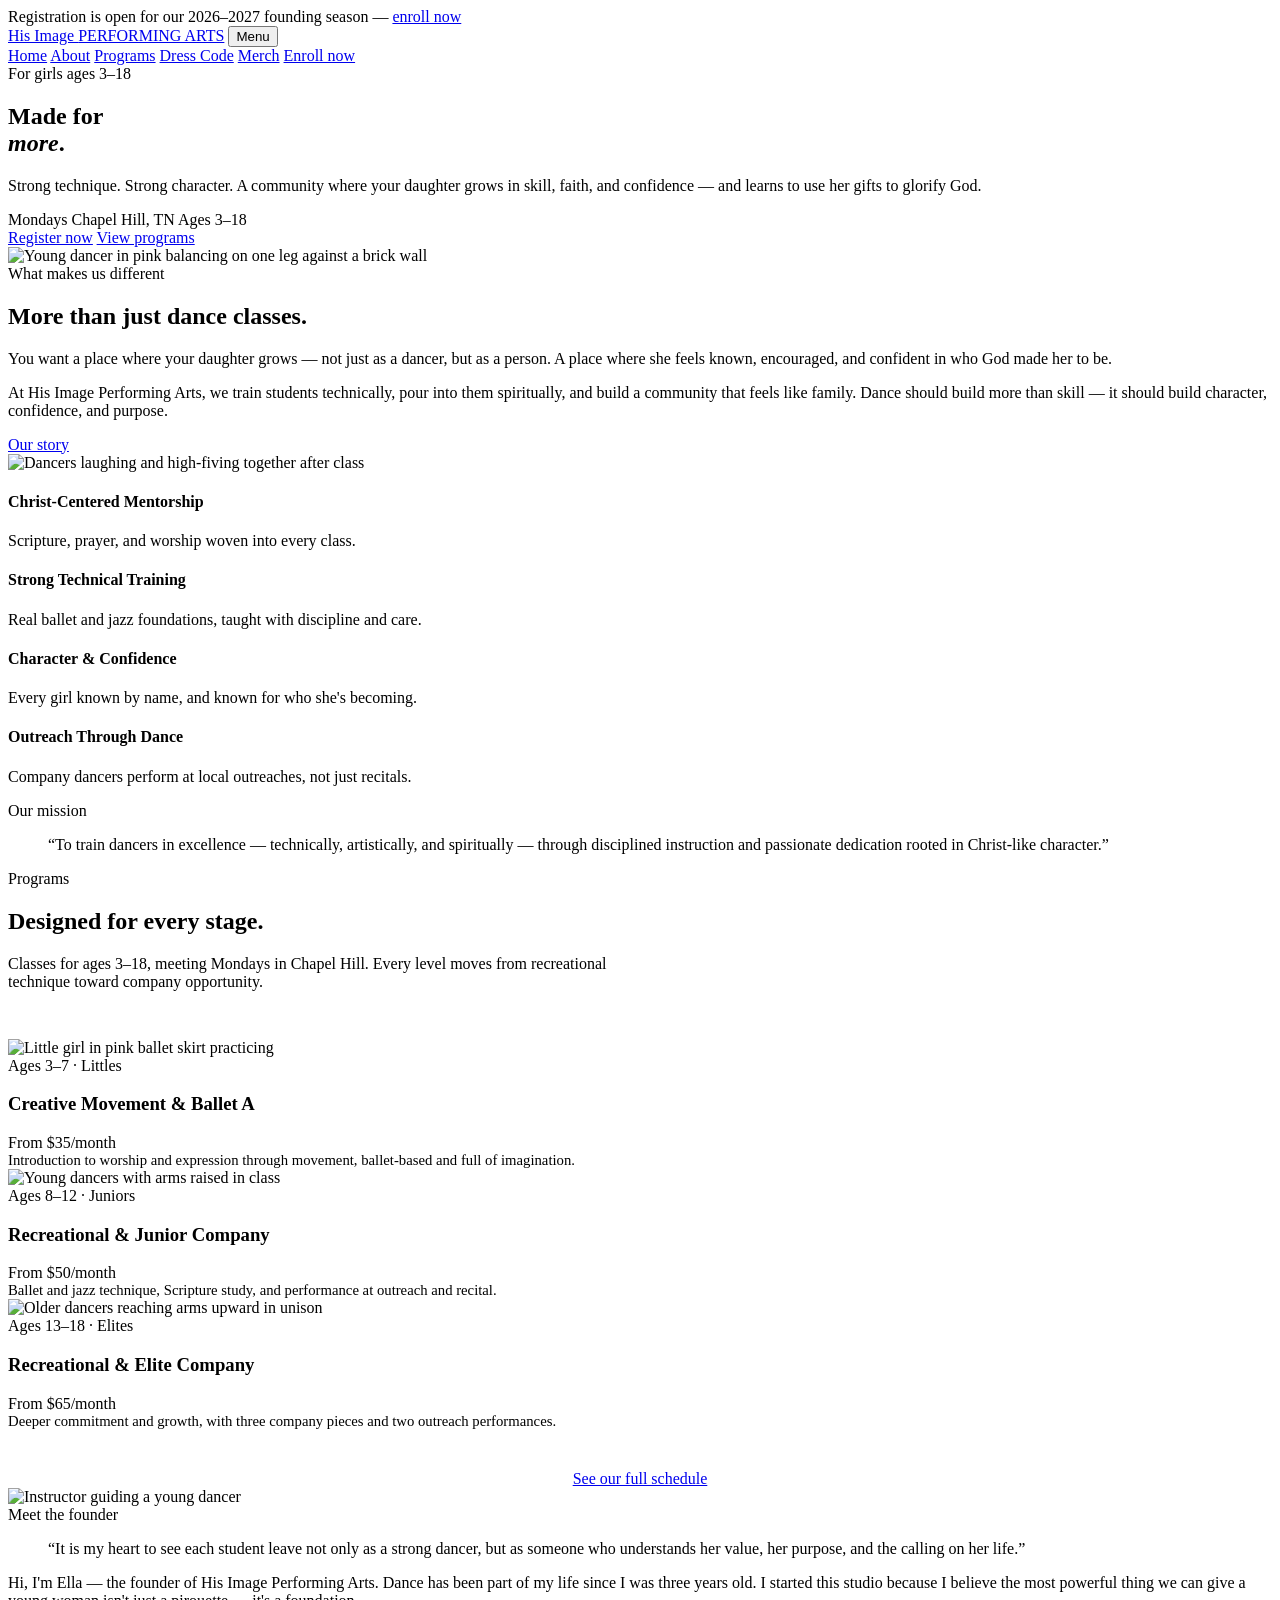
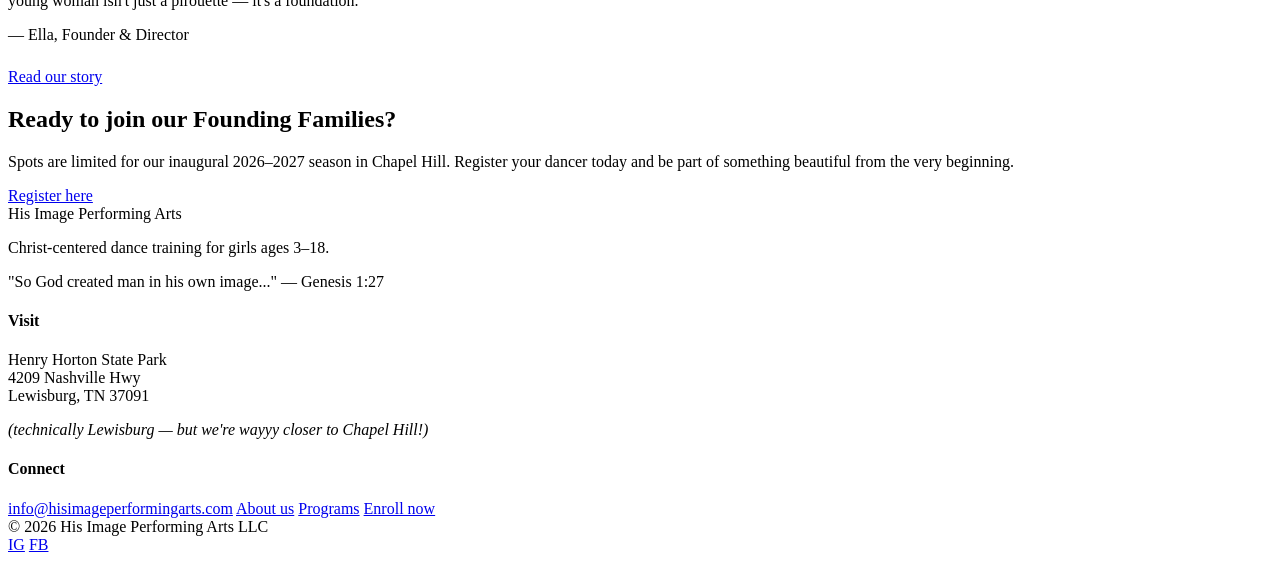
==== index.html @ 003c3873 "Add files via upload" ====
<!DOCTYPE html>
<html lang="en">
<head>
<meta charset="UTF-8">
<meta name="viewport" content="width=device-width, initial-scale=1.0">
<title>His Image Performing Arts — Christ-Centered Dance Training</title>
<link rel="stylesheet" href="assets/style.css">
</head>
<body>

<div class="announce">Registration is open for our 2026–2027 founding season — <a href="https://script.google.com/macros/s/AKfycbz4TcwrcOci17KuWnP7Qso9BfJO1JU5johfQcjDlCk19ZVRCzUDlLJBu8vvKc7a6fUk/exec" target="_blank" rel="noopener">enroll now</a></div>

<header class="site-header">
  <nav class="nav">
    <a href="index.html" class="logo">His Image <span>PERFORMING ARTS</span></a>
    <button class="nav-toggle" id="navToggle">Menu</button>
    <div class="nav-links" id="navLinks">
      <a href="index.html" class="active">Home</a>
      <a href="about.html">About</a>
      <a href="programs.html">Programs</a>
      <a href="programs.html#recreational">Dress Code</a>
      <a href="https://script.google.com/macros/s/AKfycbxI9Q-NUKs-gQMrajs-0uU1qbSkL1Jp7PrdVb6YB77zasQkzGzxGg2uIhxIohrQ2CzO/exec" target="_blank" rel="noopener">Merch</a>
      <a class="btn btn-primary nav-cta" href="https://script.google.com/macros/s/AKfycbz4TcwrcOci17KuWnP7Qso9BfJO1JU5johfQcjDlCk19ZVRCzUDlLJBu8vvKc7a6fUk/exec" target="_blank" rel="noopener">Enroll now</a>
    </div>
  </nav>
</header>

<!-- HERO -->
<section style="padding-top:0; padding-bottom:0;">
  <div class="hero">
    <div class="hero-copy">
      <span class="hero-eyebrow">For girls ages 3–18</span>
      <h1>Made for<br><em>more</em>.</h1>
      <p class="hero-lede">Strong technique. Strong character. A community where your daughter grows in skill, faith, and confidence — and learns to use her gifts to glorify God.</p>
      <div class="hero-meta">Mondays <span class="dot"></span> Chapel Hill, TN <span class="dot"></span> Ages 3–18</div>
      <div class="hero-actions">
        <a class="btn btn-primary" href="https://script.google.com/macros/s/AKfycbz4TcwrcOci17KuWnP7Qso9BfJO1JU5johfQcjDlCk19ZVRCzUDlLJBu8vvKc7a6fUk/exec" target="_blank" rel="noopener">Register now</a>
        <a class="btn btn-outline" href="programs.html">View programs</a>
      </div>
    </div>
    <div class="hero-media">
      <img src="assets/img/hero-arabesque.jpeg" alt="Young dancer in pink balancing on one leg against a brick wall">
    </div>
  </div>
</section>

<!-- MORE THAN DANCE -->
<section>
  <div class="container split">
    <div class="split-copy">
      <span class="eyebrow-serif">What makes us different</span>
      <h2>More than just dance classes.</h2>
      <p>You want a place where your daughter grows — not just as a dancer, but as a person. A place where she feels known, encouraged, and confident in who God made her to be.</p>
      <p>At His Image Performing Arts, we train students technically, pour into them spiritually, and build a community that feels like family. Dance should build more than skill — it should build character, confidence, and purpose.</p>
      <a class="btn btn-outline" href="about.html">Our story</a>
    </div>
    <div class="split-media">
      <img src="assets/img/highfive.jpeg" alt="Dancers laughing and high-fiving together after class">
    </div>
  </div>
</section>

<!-- PILLARS -->
<section style="padding-top:0;">
  <div class="container">
    <div class="pillars">
      <div>
        <h4>Christ-Centered Mentorship</h4>
        <p>Scripture, prayer, and worship woven into every class.</p>
      </div>
      <div>
        <h4>Strong Technical Training</h4>
        <p>Real ballet and jazz foundations, taught with discipline and care.</p>
      </div>
      <div>
        <h4>Character &amp; Confidence</h4>
        <p>Every girl known by name, and known for who she's becoming.</p>
      </div>
      <div>
        <h4>Outreach Through Dance</h4>
        <p>Company dancers perform at local outreaches, not just recitals.</p>
      </div>
    </div>
  </div>
</section>

<!-- MISSION -->
<section style="background:var(--cream-dark);">
  <div class="mission">
    <div class="rule"></div>
    <span class="eyebrow-serif">Our mission</span>
    <blockquote>&ldquo;To train dancers in excellence — technically, artistically, and spiritually — through disciplined instruction and passionate dedication rooted in Christ-like character.&rdquo;</blockquote>
  </div>
</section>

<!-- PROGRAMS PREVIEW -->
<section id="programs">
  <div class="container">
    <div style="max-width:640px; margin-bottom:48px;">
      <span class="eyebrow-serif">Programs</span>
      <h2>Designed for every stage.</h2>
      <p>Classes for ages 3–18, meeting Mondays in Chapel Hill. Every level moves from recreational technique toward company opportunity.</p>
    </div>
    <div class="card-grid">
      <div class="p-card">
        <div class="p-media"><img src="assets/img/littles-1.jpeg" alt="Little girl in pink ballet skirt practicing"></div>
        <div class="p-body">
          <span class="p-ages">Ages 3–7 · Littles</span>
          <h3>Creative Movement &amp; Ballet A</h3>
          <div class="p-price">From $35/month</div>
          <p style="font-size:0.92rem; margin:0;">Introduction to worship and expression through movement, ballet-based and full of imagination.</p>
        </div>
      </div>
      <div class="p-card">
        <div class="p-media"><img src="assets/img/littles-arms.jpeg" alt="Young dancers with arms raised in class"></div>
        <div class="p-body">
          <span class="p-ages">Ages 8–12 · Juniors</span>
          <h3>Recreational &amp; Junior Company</h3>
          <div class="p-price">From $50/month</div>
          <p style="font-size:0.92rem; margin:0;">Ballet and jazz technique, Scripture study, and performance at outreach and recital.</p>
        </div>
      </div>
      <div class="p-card">
        <div class="p-media"><img src="assets/img/elite-2.jpeg" alt="Older dancers reaching arms upward in unison"></div>
        <div class="p-body">
          <span class="p-ages">Ages 13–18 · Elites</span>
          <h3>Recreational &amp; Elite Company</h3>
          <div class="p-price">From $65/month</div>
          <p style="font-size:0.92rem; margin:0;">Deeper commitment and growth, with three company pieces and two outreach performances.</p>
        </div>
      </div>
    </div>
    <div style="margin-top:40px; text-align:center;">
      <a class="btn btn-outline" href="programs.html">See our full schedule</a>
    </div>
  </div>
</section>

<!-- FOUNDER -->
<section style="background:var(--cream-dark);">
  <div class="container founder">
    <img src="assets/img/littles-brick.jpeg" alt="Instructor guiding a young dancer">
    <div>
      <span class="eyebrow-serif">Meet the founder</span>
      <blockquote>&ldquo;It is my heart to see each student leave not only as a strong dancer, but as someone who understands her value, her purpose, and the calling on her life.&rdquo;</blockquote>
      <p>Hi, I'm Ella — the founder of His Image Performing Arts. Dance has been part of my life since I was three years old. I started this studio because I believe the most powerful thing we can give a young woman isn't just a pirouette — it's a foundation.</p>
      <span class="sign">— Ella, Founder &amp; Director</span>
      <div style="margin-top:24px;"><a class="btn btn-outline" href="about.html">Read our story</a></div>
    </div>
  </div>
</section>

<!-- CTA -->
<section class="band">
  <div class="container">
    <h2>Ready to join our Founding Families?</h2>
    <p>Spots are limited for our inaugural 2026–2027 season in Chapel Hill. Register your dancer today and be part of something beautiful from the very beginning.</p>
    <a class="btn btn-primary" href="https://script.google.com/macros/s/AKfycbz4TcwrcOci17KuWnP7Qso9BfJO1JU5johfQcjDlCk19ZVRCzUDlLJBu8vvKc7a6fUk/exec" target="_blank" rel="noopener">Register here</a>
  </div>
</section>

<footer>
  <div class="container">
    <div class="footer-grid">
      <div>
        <div class="footer-logo">His Image Performing Arts</div>
        <p>Christ-centered dance training for girls ages 3–18.</p>
        <p class="footer-note">"So God created man in his own image..." — Genesis 1:27</p>
      </div>
      <div>
        <h4>Visit</h4>
        <p>Henry Horton State Park<br>4209 Nashville Hwy<br>Lewisburg, TN 37091</p>
        <p style="font-style:italic;">(technically Lewisburg — but we're wayyy closer to Chapel Hill!)</p>
      </div>
      <div>
        <h4>Connect</h4>
        <a href="mailto:info@hisimageperformingarts.com">info@hisimageperformingarts.com</a>
        <a href="about.html">About us</a>
        <a href="programs.html">Programs</a>
        <a href="https://script.google.com/macros/s/AKfycbz4TcwrcOci17KuWnP7Qso9BfJO1JU5johfQcjDlCk19ZVRCzUDlLJBu8vvKc7a6fUk/exec" target="_blank" rel="noopener">Enroll now</a>
      </div>
    </div>
    <div class="foot-bottom">
      <span>© 2026 His Image Performing Arts LLC</span>
      <div class="socials">
        <a href="https://www.instagram.com/hisimageperformingarts/" target="_blank" rel="noopener" aria-label="Instagram">IG</a>
        <a href="https://www.facebook.com/people/His-Image-Performing-Arts/61587118682335/" target="_blank" rel="noopener" aria-label="Facebook">FB</a>
      </div>
    </div>
  </div>
</footer>

<script>
  document.getElementById('navToggle').addEventListener('click', function(){
    document.getElementById('navLinks').classList.toggle('open');
  });
</script>
</body>
</html>
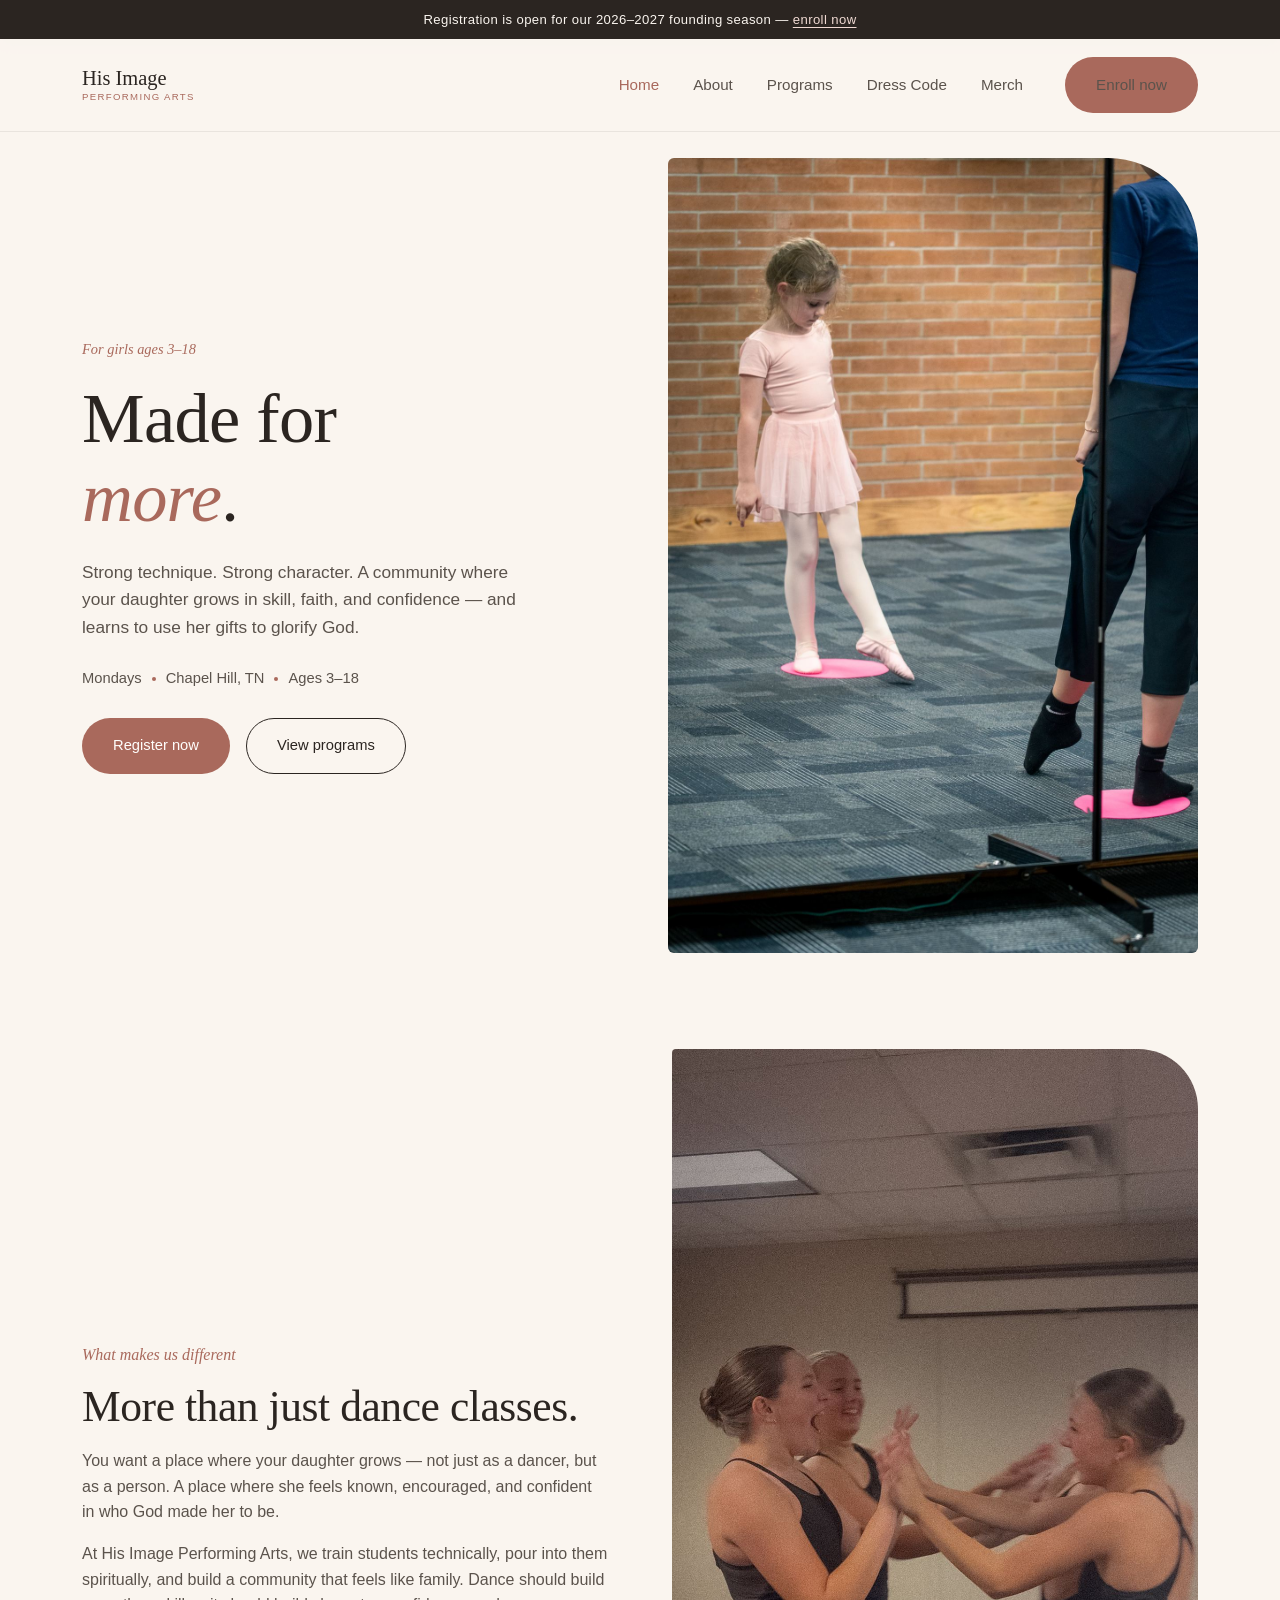
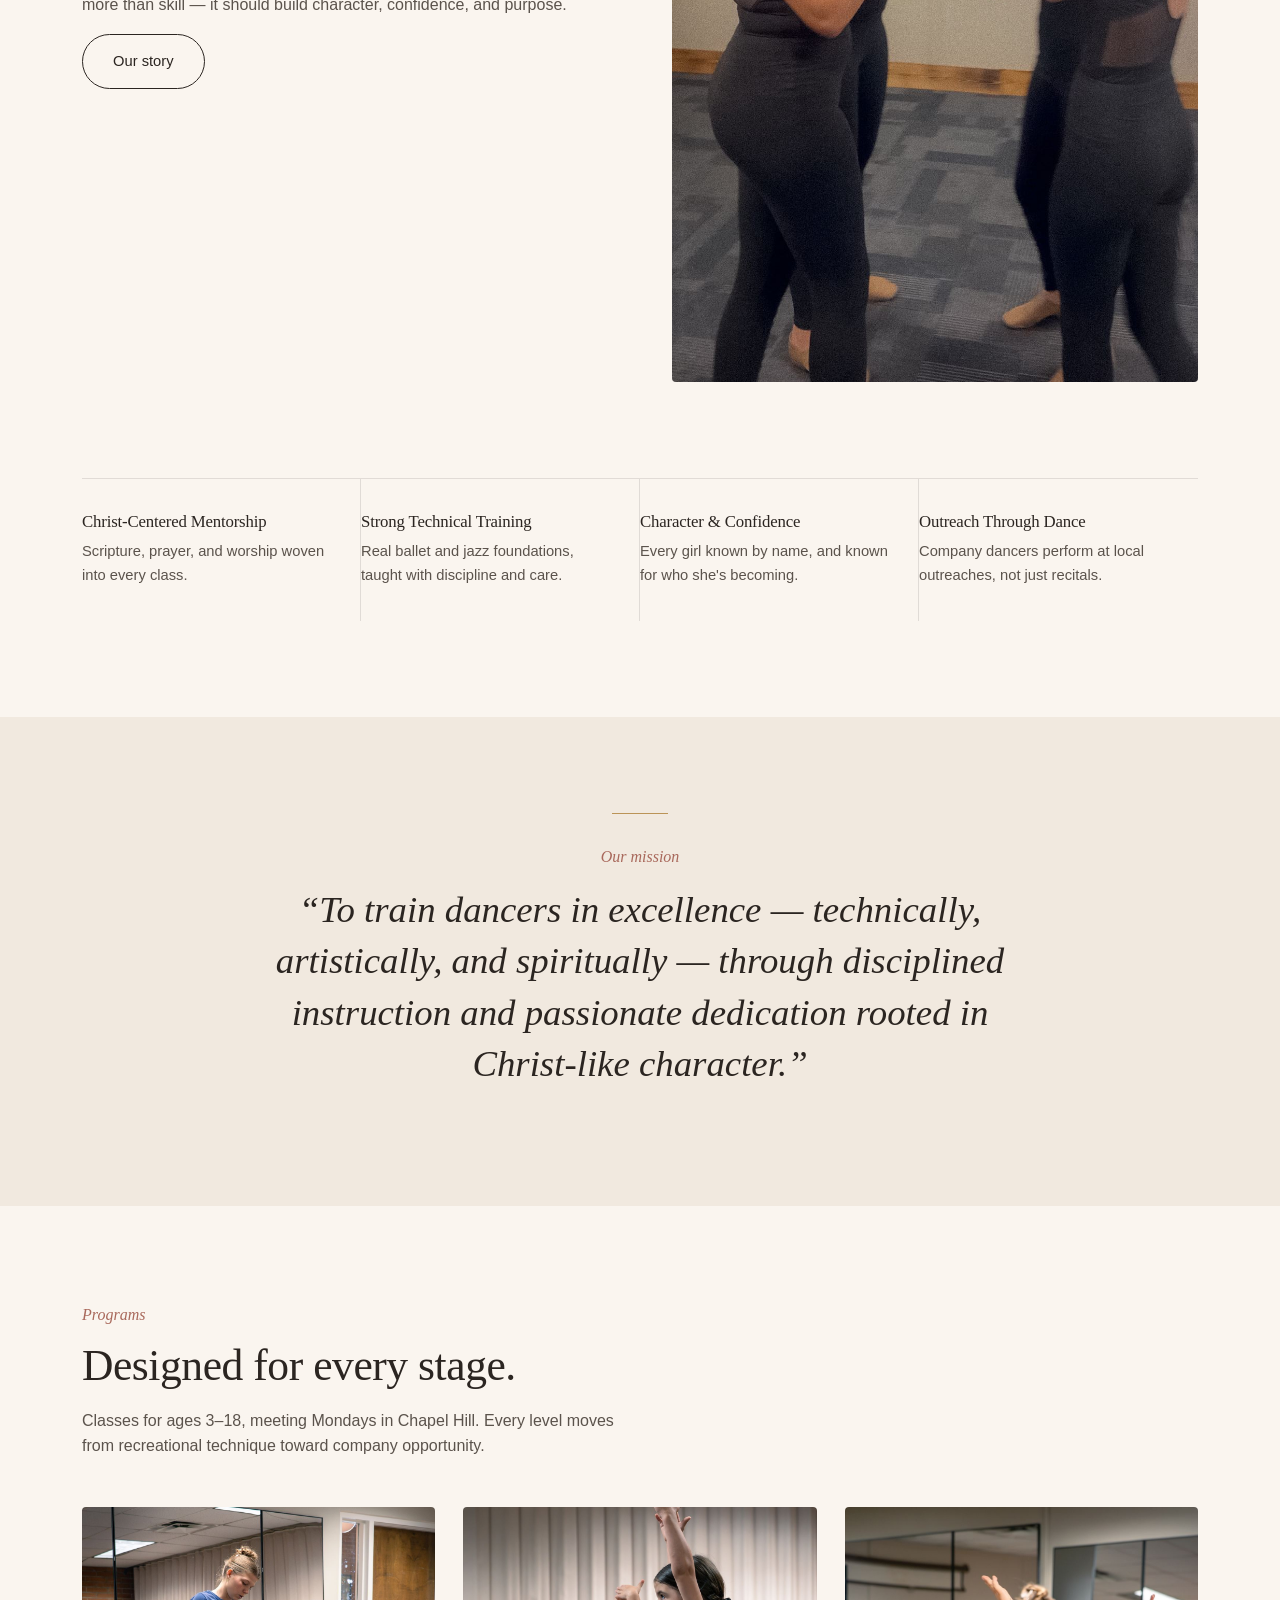
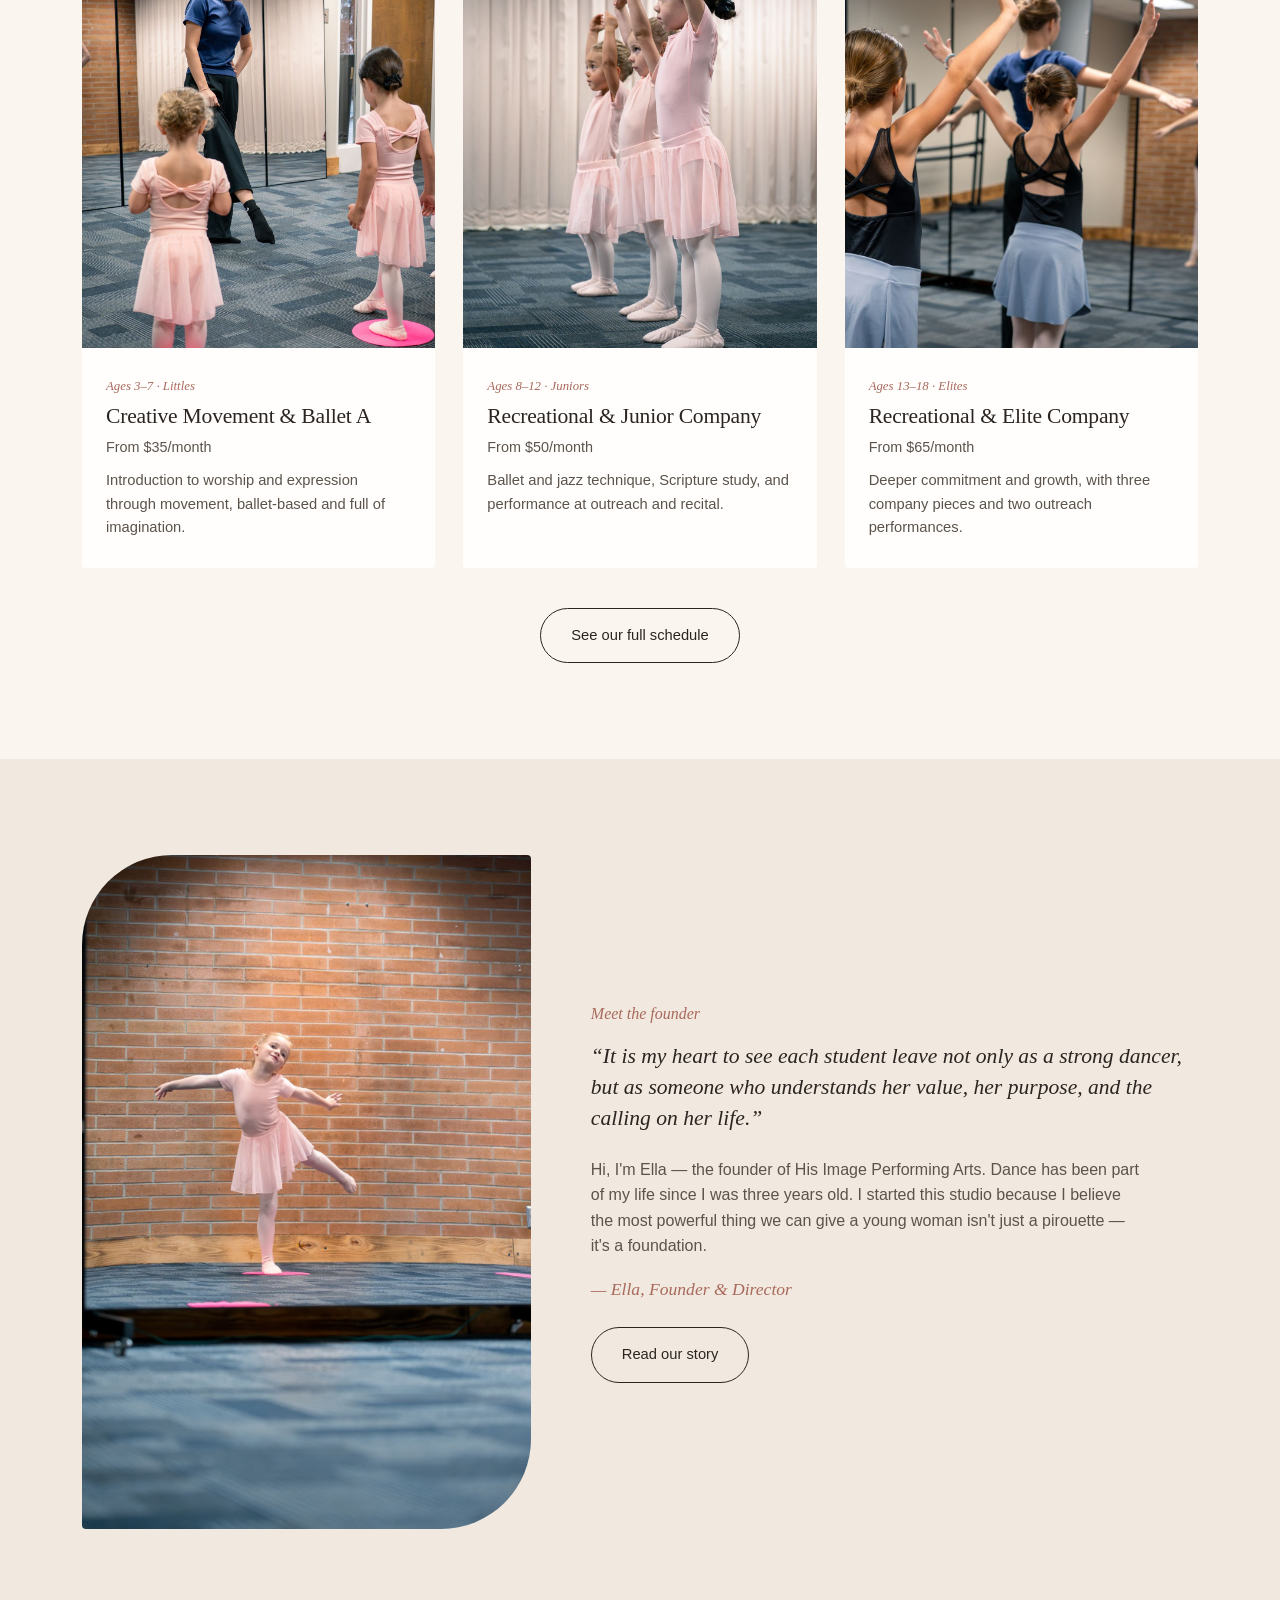
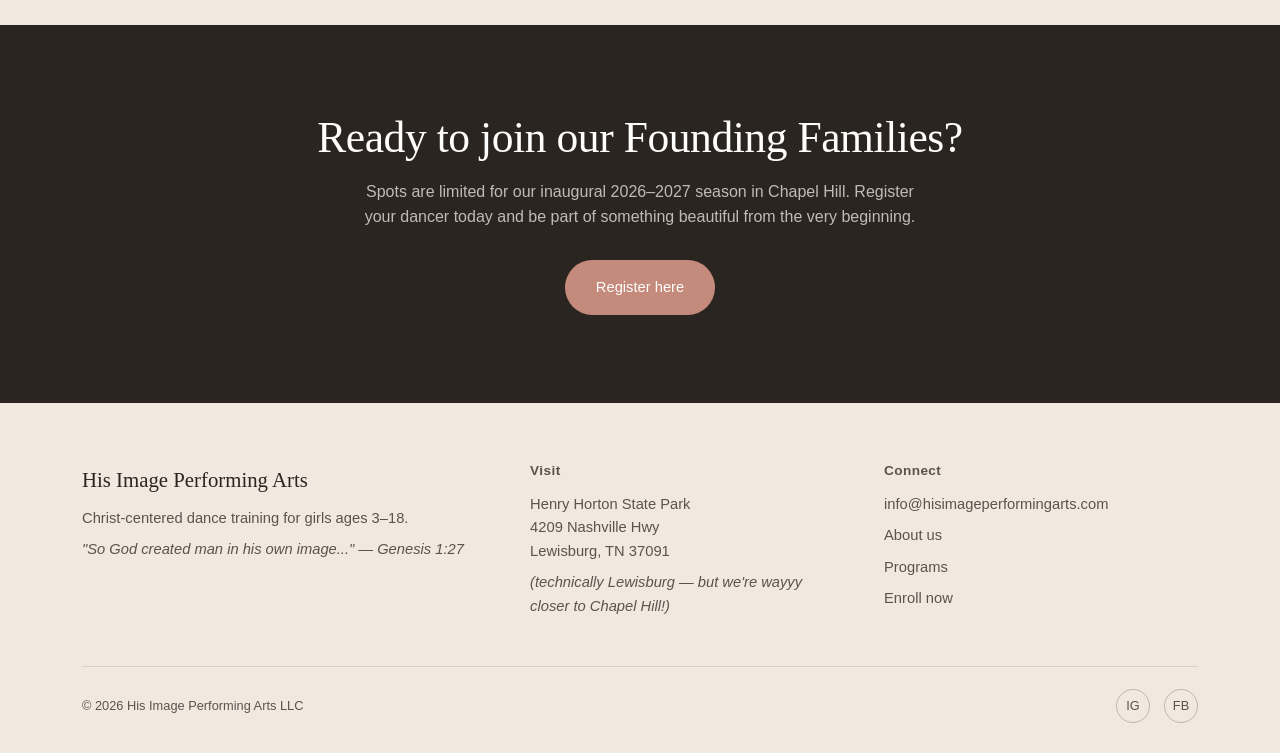
==== commit 5d3516f8: "Add files via upload" ====
--- a/index.html
+++ b/index.html
@@ -4,7 +4,7 @@
 <meta charset="UTF-8">
 <meta name="viewport" content="width=device-width, initial-scale=1.0">
 <title>His Image Performing Arts — Christ-Centered Dance Training</title>
-<link rel="stylesheet" href="assets/style.css">
+<link rel="stylesheet" href="style.css">
 </head>
 <body>
 
@@ -39,7 +39,7 @@
       </div>
     </div>
     <div class="hero-media">
-      <img src="assets/img/hero-arabesque.jpeg" alt="Young dancer in pink balancing on one leg against a brick wall">
+      <img src="images/hero-arabesque.jpeg" alt="Young dancer in pink balancing on one leg against a brick wall">
     </div>
   </div>
 </section>
@@ -55,7 +55,7 @@
       <a class="btn btn-outline" href="about.html">Our story</a>
     </div>
     <div class="split-media">
-      <img src="assets/img/highfive.jpeg" alt="Dancers laughing and high-fiving together after class">
+      <img src="images/highfive.jpeg" alt="Dancers laughing and high-fiving together after class">
     </div>
   </div>
 </section>
@@ -103,7 +103,7 @@
     </div>
     <div class="card-grid">
       <div class="p-card">
-        <div class="p-media"><img src="assets/img/littles-1.jpeg" alt="Little girl in pink ballet skirt practicing"></div>
+        <div class="p-media"><img src="images/littles-1.jpeg" alt="Little girl in pink ballet skirt practicing"></div>
         <div class="p-body">
           <span class="p-ages">Ages 3–7 · Littles</span>
           <h3>Creative Movement &amp; Ballet A</h3>
@@ -112,7 +112,7 @@
         </div>
       </div>
       <div class="p-card">
-        <div class="p-media"><img src="assets/img/littles-arms.jpeg" alt="Young dancers with arms raised in class"></div>
+        <div class="p-media"><img src="images/littles-arms.jpeg" alt="Young dancers with arms raised in class"></div>
         <div class="p-body">
           <span class="p-ages">Ages 8–12 · Juniors</span>
           <h3>Recreational &amp; Junior Company</h3>
@@ -121,7 +121,7 @@
         </div>
       </div>
       <div class="p-card">
-        <div class="p-media"><img src="assets/img/elite-2.jpeg" alt="Older dancers reaching arms upward in unison"></div>
+        <div class="p-media"><img src="images/elite-2.jpeg" alt="Older dancers reaching arms upward in unison"></div>
         <div class="p-body">
           <span class="p-ages">Ages 13–18 · Elites</span>
           <h3>Recreational &amp; Elite Company</h3>
@@ -139,7 +139,7 @@
 <!-- FOUNDER -->
 <section style="background:var(--cream-dark);">
   <div class="container founder">
-    <img src="assets/img/littles-brick.jpeg" alt="Instructor guiding a young dancer">
+    <img src="images/littles-brick.jpeg" alt="Instructor guiding a young dancer">
     <div>
       <span class="eyebrow-serif">Meet the founder</span>
       <blockquote>&ldquo;It is my heart to see each student leave not only as a strong dancer, but as someone who understands her value, her purpose, and the calling on her life.&rdquo;</blockquote>
--- a/style.css
+++ b/style.css
@@ -0,0 +1,318 @@
+/* ============================================
+   His Image Performing Arts — Design System
+   ============================================ */
+
+@import url('https://fonts.googleapis.com/css2?family=Fraunces:ital,opsz,wght@0,9..144,300;0,9..144,400;0,9..144,500;0,9..144,600;1,9..144,400;1,9..144,500&family=Work+Sans:wght@300;400;500;600&display=swap');
+
+:root{
+  --cream:      #FAF5EF;
+  --cream-dark: #F1E9DF;
+  --ink:        #2B2521;
+  --ink-soft:   #5B534C;
+  --rose:       #C48A7C;
+  --rose-deep:  #A9695C;
+  --rose-pale:  #F0DAD3;
+  --slate:      #8FA0AA;
+  --slate-deep: #5F747E;
+  --gold:       #BB9457;
+  --white:      #FFFEFC;
+
+  --serif: 'Fraunces', 'Iowan Old Style', serif;
+  --sans:  'Work Sans', -apple-system, BlinkMacSystemFont, sans-serif;
+
+  --max: 1180px;
+}
+
+*{ box-sizing: border-box; }
+html{ scroll-behavior: smooth; }
+body{
+  margin:0;
+  background: var(--cream);
+  color: var(--ink);
+  font-family: var(--sans);
+  font-weight: 400;
+  line-height: 1.6;
+  -webkit-font-smoothing: antialiased;
+}
+img{ max-width:100%; display:block; }
+a{ color: inherit; text-decoration:none; }
+
+h1,h2,h3,h4{
+  font-family: var(--serif);
+  font-weight: 500;
+  line-height: 1.12;
+  margin: 0 0 0.4em;
+  color: var(--ink);
+  letter-spacing: -0.01em;
+}
+h1{ font-size: clamp(2.6rem, 5.5vw, 4.6rem); font-weight: 400; }
+h2{ font-size: clamp(1.9rem, 3.4vw, 2.9rem); }
+h3{ font-size: 1.35rem; }
+p{ margin: 0 0 1em; color: var(--ink-soft); max-width: 62ch; }
+em{ font-style: italic; }
+
+.container{
+  max-width: var(--max);
+  margin: 0 auto;
+  padding: 0 32px;
+}
+@media (max-width: 640px){ .container{ padding: 0 22px; } }
+
+/* Buttons */
+.btn{
+  display: inline-flex;
+  align-items: center;
+  gap: 10px;
+  font-family: var(--sans);
+  font-size: 0.92rem;
+  font-weight: 500;
+  padding: 15px 30px;
+  border-radius: 999px;
+  border: 1px solid transparent;
+  transition: transform .18s ease, background .18s ease, color .18s ease, border-color .18s ease;
+  cursor: pointer;
+}
+.btn:hover{ transform: translateY(-2px); }
+.btn-primary{ background: var(--rose-deep); color: var(--white); }
+.btn-primary:hover{ background: var(--ink); }
+.btn-outline{ background: transparent; border-color: var(--ink); color: var(--ink); }
+.btn-outline:hover{ background: var(--ink); color: var(--white); }
+.btn-light{ background: var(--cream); color: var(--ink); }
+.btn-light:hover{ background: var(--white); }
+
+/* ---------- Header / Nav ---------- */
+.announce{
+  background: var(--ink);
+  color: var(--cream);
+  text-align: center;
+  font-size: 0.82rem;
+  letter-spacing: 0.03em;
+  padding: 9px 20px;
+}
+.announce a{ text-decoration: underline; text-underline-offset: 3px; color: var(--rose-pale); }
+
+.site-header{
+  position: sticky; top:0; z-index: 50;
+  background: rgba(250,245,239,0.92);
+  backdrop-filter: blur(8px);
+  border-bottom: 1px solid rgba(43,37,33,0.08);
+}
+.nav{
+  display:flex; align-items:center; justify-content:space-between;
+  padding: 18px 32px;
+  max-width: var(--max); margin:0 auto;
+}
+.logo{
+  font-family: var(--serif);
+  font-size: 1.28rem;
+  color: var(--ink);
+  display:flex; flex-direction:column; line-height:1.05;
+}
+.logo span{ font-size: 0.6rem; letter-spacing: 0.14em; color: var(--rose-deep); font-family: var(--sans); margin-top:3px;}
+.nav-links{ display:flex; align-items:center; gap: 34px; }
+.nav-links a{ font-size: 0.95rem; color: var(--ink-soft); position:relative; }
+.nav-links a:hover{ color: var(--ink); }
+.nav-links a.active{ color: var(--rose-deep); }
+.nav-cta{ margin-left: 8px; }
+.nav-toggle{ display:none; }
+
+@media (max-width: 860px){
+  .nav-links{
+    position:fixed; inset: 68px 0 0 0; background: var(--cream);
+    flex-direction: column; justify-content:flex-start; padding: 40px 32px; gap: 26px;
+    transform: translateY(-8px); opacity:0; pointer-events:none; transition: all .25s ease;
+  }
+  .nav-links.open{ transform: translateY(0); opacity:1; pointer-events:all; }
+  .nav-links a{ font-size: 1.2rem; }
+  .nav-toggle{
+    display:block; background:none; border:none; font-family: var(--serif); font-size: 1rem; color: var(--ink); cursor:pointer;
+  }
+}
+
+/* ---------- Hero ---------- */
+.hero{
+  display:grid; grid-template-columns: 1.05fr 0.95fr; align-items:stretch; gap: 0;
+  max-width: var(--max); margin: 26px auto 0; padding: 0 32px;
+}
+.hero-copy{
+  display:flex; flex-direction:column; justify-content:center;
+  padding: 40px 56px 40px 0;
+  animation: rise .9s cubic-bezier(.22,.8,.32,1) both;
+}
+.hero-eyebrow{ color: var(--rose-deep); font-size: 0.9rem; margin-bottom: 18px; font-family: var(--serif); font-style: italic; }
+.hero h1{ margin-bottom: 22px; }
+.hero h1 em{ color: var(--rose-deep); font-style: italic; }
+.hero-lede{ font-size: 1.08rem; max-width: 46ch; }
+.hero-meta{
+  margin-top: 8px; font-size: 0.92rem; color: var(--ink-soft);
+  display:flex; gap:10px; align-items:center;
+}
+.hero-meta .dot{ width:4px; height:4px; border-radius:50%; background: var(--rose-deep); display:inline-block; }
+.hero-actions{ display:flex; gap:16px; margin-top: 28px; flex-wrap: wrap; }
+.hero-media{
+  position:relative; overflow:hidden; border-radius: 6px 90px 6px 6px;
+  animation: rise 1.1s cubic-bezier(.22,.8,.32,1) both;
+}
+.hero-media img{ width:100%; height:100%; object-fit:cover; min-height: 460px; }
+
+@keyframes rise{ from{ opacity:0; transform: translateY(18px);} to{opacity:1; transform:translateY(0);} }
+
+@media (max-width: 900px){
+  .hero{ grid-template-columns: 1fr; padding: 0 22px; }
+  .hero-copy{ padding: 34px 0 0; order:2; }
+  .hero-media{ order:1; border-radius: 6px 6px 60px 6px;}
+  .hero-media img{ min-height: 320px; }
+}
+
+/* ---------- Sections ---------- */
+section{ padding: 96px 0; }
+@media (max-width: 700px){ section{ padding: 64px 0; } }
+
+.eyebrow-serif{
+  font-family: var(--serif); font-style: italic; color: var(--rose-deep);
+  font-size: 1rem; margin-bottom: 14px; display:block;
+}
+
+.split{
+  display:grid; grid-template-columns: 1fr 1fr; gap: 64px; align-items:center;
+}
+.split.reverse .split-media{ order: 2; }
+@media (max-width: 860px){
+  .split{ grid-template-columns: 1fr; gap: 34px; }
+  .split.reverse .split-media{ order: -1; }
+}
+.split-media img{ border-radius: 4px 60px 4px 4px; width:100%; }
+.split.reverse .split-media img{ border-radius: 60px 4px 4px 4px; }
+
+/* Pull quote / mission */
+.mission{
+  text-align:center; max-width: 820px; margin: 0 auto; padding: 0 32px;
+}
+.mission .rule{ width:56px; height:1px; background: var(--gold); margin: 0 auto 30px; }
+.mission blockquote{
+  font-family: var(--serif); font-style: italic; font-weight: 400;
+  font-size: clamp(1.5rem, 3vw, 2.3rem); color: var(--ink); line-height:1.4; margin:0 0 20px;
+}
+.mission cite{ font-style: normal; font-size: 0.85rem; letter-spacing: .04em; color: var(--ink-soft); }
+
+/* Pillars */
+.pillars{
+  display:grid; grid-template-columns: repeat(4,1fr); gap: 0;
+  border-top: 1px solid rgba(43,37,33,.12);
+}
+.pillars div{
+  padding: 34px 26px 34px 0; border-right: 1px solid rgba(43,37,33,.12);
+}
+.pillars div:last-child{ border-right:none; }
+.pillars h4{ font-size: 1.05rem; margin-bottom:8px; }
+.pillars p{ font-size: 0.92rem; margin:0; }
+@media (max-width: 820px){
+  .pillars{ grid-template-columns: 1fr 1fr; }
+  .pillars div{ border-right:none; border-bottom:1px solid rgba(43,37,33,.12); padding: 26px 18px 26px 0;}
+}
+
+/* Cards (programs preview) */
+.card-grid{ display:grid; grid-template-columns: repeat(3,1fr); gap: 28px; }
+@media (max-width: 900px){ .card-grid{ grid-template-columns: 1fr; } }
+.p-card{ background: var(--white); border-radius: 4px; overflow:hidden; }
+.p-card .p-media{ aspect-ratio: 4/5; overflow:hidden; }
+.p-card .p-media img{ width:100%; height:100%; object-fit:cover; transition: transform .5s ease; }
+.p-card:hover .p-media img{ transform: scale(1.04); }
+.p-card .p-body{ padding: 24px 24px 28px; }
+.p-card .p-ages{ font-size: 0.8rem; color: var(--rose-deep); font-family: var(--serif); font-style: italic; }
+.p-card h3{ margin: 6px 0 8px; }
+.p-card .p-price{ font-size: 0.9rem; color: var(--ink-soft); margin-bottom: 10px; }
+
+/* Founder */
+.founder{
+  display:grid; grid-template-columns: 0.85fr 1.15fr; gap: 60px; align-items:center;
+}
+@media (max-width: 860px){ .founder{ grid-template-columns:1fr; gap:30px; } }
+.founder img{ border-radius: 90px 4px 90px 4px; width:100%; }
+.founder blockquote{
+  font-family: var(--serif); font-style:italic; font-size: 1.35rem; line-height:1.45; color: var(--ink); margin: 0 0 22px;
+}
+.founder .sign{ font-family: var(--serif); font-style:italic; color: var(--rose-deep); font-size:1.1rem; }
+
+/* CTA band */
+.band{
+  background: var(--ink); color: var(--cream);
+  text-align:center; padding: 88px 0;
+}
+.band h2{ color: var(--white); }
+.band p{ color: rgba(250,245,239,.72); margin: 0 auto 30px; }
+.band .btn-primary{ background: var(--rose); }
+.band .btn-primary:hover{ background: var(--rose-pale); color: var(--ink); }
+
+/* Footer */
+footer{ background: var(--cream-dark); padding: 60px 0 30px; }
+.footer-grid{
+  display:grid; grid-template-columns: 1.3fr 1fr 1fr; gap: 40px; padding-bottom: 40px;
+  border-bottom: 1px solid rgba(43,37,33,.12);
+}
+@media (max-width: 700px){ .footer-grid{ grid-template-columns: 1fr; gap: 26px; } }
+.footer-grid h4{ font-size: 0.85rem; letter-spacing:.03em; color: var(--ink-soft); font-family: var(--sans); font-weight:600; margin-bottom: 14px; }
+.footer-grid a, .footer-grid p{ font-size: 0.92rem; color: var(--ink-soft); margin-bottom: 8px; display:block; }
+.footer-grid a:hover{ color: var(--rose-deep); }
+.footer-logo{ font-family: var(--serif); font-size: 1.3rem; margin-bottom: 10px; }
+.footer-note{ font-size:0.8rem; color: var(--ink-soft); font-style: italic; }
+.foot-bottom{
+  display:flex; justify-content:space-between; align-items:center; padding-top: 22px; font-size: 0.8rem; color: var(--ink-soft); flex-wrap:wrap; gap:10px;
+}
+.socials{ display:flex; gap:14px; }
+.socials a{ width:34px; height:34px; border-radius:50%; border:1px solid rgba(43,37,33,.25); display:flex; align-items:center; justify-content:center; }
+.socials a:hover{ background: var(--rose-deep); border-color: var(--rose-deep); color: var(--white); }
+
+/* Page header (interior pages) */
+.page-hero{
+  padding: 64px 0 20px;
+  text-align:left;
+}
+.page-hero .eyebrow-serif{ margin-bottom: 10px; }
+.page-hero p{ font-size: 1.05rem; }
+
+/* Timeline (about) */
+.timeline{ display:grid; grid-template-columns: repeat(3,1fr); gap: 30px; }
+@media (max-width: 820px){ .timeline{ grid-template-columns: 1fr; } }
+.timeline .t-item{ border-top: 2px solid var(--rose-deep); padding-top: 18px; }
+.timeline .t-date{ font-family: var(--serif); font-style:italic; color: var(--rose-deep); font-size:1.05rem; display:block; margin-bottom:8px;}
+
+/* Believe list */
+.believe{ display:grid; gap: 0; }
+.believe .b-item{
+  display:grid; grid-template-columns: 200px 1fr; gap: 30px; padding: 28px 0; border-bottom: 1px solid rgba(43,37,33,.12);
+}
+.believe .b-item:first-child{ border-top: 1px solid rgba(43,37,33,.12); }
+.believe h3{ font-style: italic; }
+@media (max-width: 700px){ .believe .b-item{ grid-template-columns: 1fr; gap:6px; } }
+
+/* Programs page */
+.company-grid{ display:grid; grid-template-columns: 1fr 1fr; gap: 30px; }
+@media (max-width: 860px){ .company-grid{ grid-template-columns: 1fr; } }
+.company-card{ background: var(--white); border-radius: 6px; overflow:hidden; }
+.company-card .c-media{ aspect-ratio: 16/10; overflow:hidden; }
+.company-card .c-media img{ width:100%; height:100%; object-fit:cover; }
+.company-card .c-body{ padding: 30px 32px 34px; }
+.company-card .c-price{ font-family: var(--serif); font-style:italic; font-size: 1.5rem; color: var(--rose-deep); margin: 4px 0 14px; }
+.company-card ul{ list-style:none; padding:0; margin: 16px 0 22px; }
+.company-card li{ font-size: 0.92rem; color: var(--ink-soft); padding: 7px 0 7px 22px; position:relative; border-top: 1px solid rgba(43,37,33,.08); }
+.company-card li:first-child{ border-top:none; }
+.company-card li::before{ content:'—'; position:absolute; left:0; color: var(--rose-deep); }
+.c-sched{ font-size: 0.85rem; color: var(--ink-soft); margin-bottom: 4px; }
+
+.rec-table{ display:grid; gap: 0; margin-top: 10px;}
+.rec-row{
+  display:grid; grid-template-columns: 1.3fr 0.8fr 0.7fr 2fr 0.9fr; gap: 20px; align-items:center;
+  padding: 22px 0; border-bottom: 1px solid rgba(43,37,33,.12);
+}
+.rec-row.head{ font-size:0.78rem; color: var(--ink-soft); padding-bottom:12px; }
+.rec-row .r-name{ font-family: var(--serif); font-size: 1.15rem; }
+.rec-row .r-age{ font-size: 0.88rem; color: var(--rose-deep); font-style: italic; font-family: var(--serif); }
+.rec-row .r-price{ font-size: 0.95rem; }
+.rec-row .r-desc{ font-size: 0.88rem; color: var(--ink-soft); margin:0; }
+.rec-row .r-time{ font-size: 0.85rem; color: var(--ink-soft); }
+@media (max-width: 860px){
+  .rec-row{ grid-template-columns: 1fr 1fr; row-gap: 6px; }
+  .rec-row.head{ display:none; }
+  .rec-row .r-desc{ grid-column: 1 / -1; }
+}
